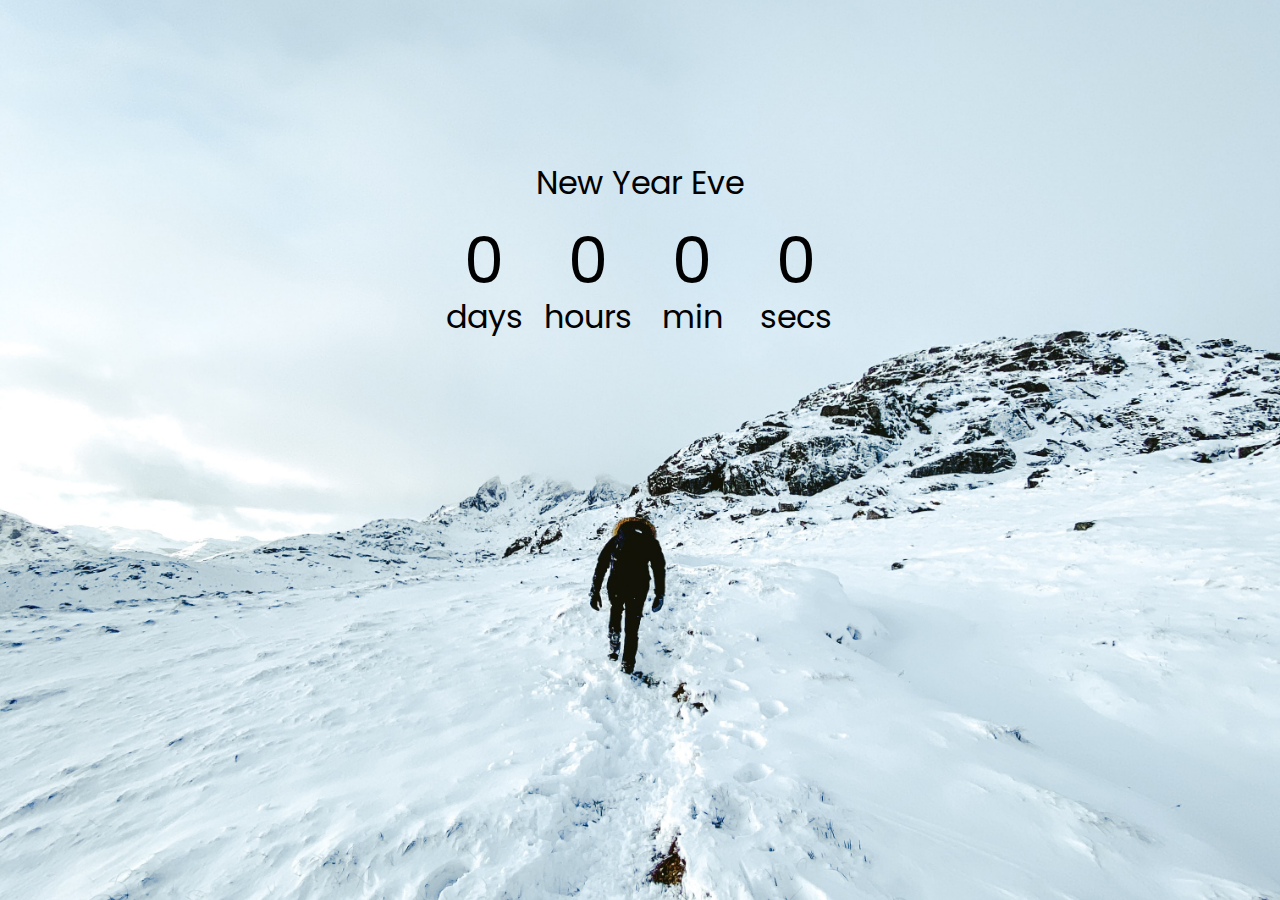
==== Countdown/index.html @ a0224a36 "first commit" ====
<html lang="en">
<head>
    <meta charset="UTF-8">
    <meta http-equiv="X-UA-Compatible" content="IE=edge">
    <meta name="viewport" content="width=device-width, initial-scale=1.0">
    <title>Countdown</title>
    <link rel="stylesheet" href="app.css">
    <script src="app.js"></script>
</head>
<body> 
    <h1>New Year Eve</h1>
    <div class="countdown-container">
        <div class="el day-container">
            <p class="big-text" id="days">0</p>
            <span class="">days</span>
        </div>
        <div class="el hour-container">
            <p class="big-text" id="hours">0</p>
            <span>hours</span>
        </div>
        <div class="el min-container">
            <p class="big-text" id="min">0</p>
            <span>min</span>
        </div>
        <div class="el sec-container">
            <p class="big-text" id="sec">0</p>
            <span>secs</span>
        </div>
    </div>
</body>
</html>
---- Countdown/app.css ----
@import url('https://fonts.googleapis.com/css2?family=Poppins:ital,wght@0,100;0,400;0,800;1,500;1,800&display=swap');


*{
    box-sizing: border-box;
}

body{
    background-image: url('./img.jpg');
    font-family: 'Poppins', sans-serif;
    background-size: cover;
    background-position: center center;
    flex-direction: column;
    align-items: center;
    margin: 0;
    min-height: 100vh;
    justify-content: center;
    display: flex;

}

h1{
    font-size: normal;
    margin-top: -25rem;
    font-weight: 400;
}

.countdown-container{
    display: flex;
}

.big-text{
    font-size: 4rem;
    line-height: 1;
    margin: 0 2rem;
}
.el{
    text-align: center;
}

.el span{
    font-size: 2rem;
}
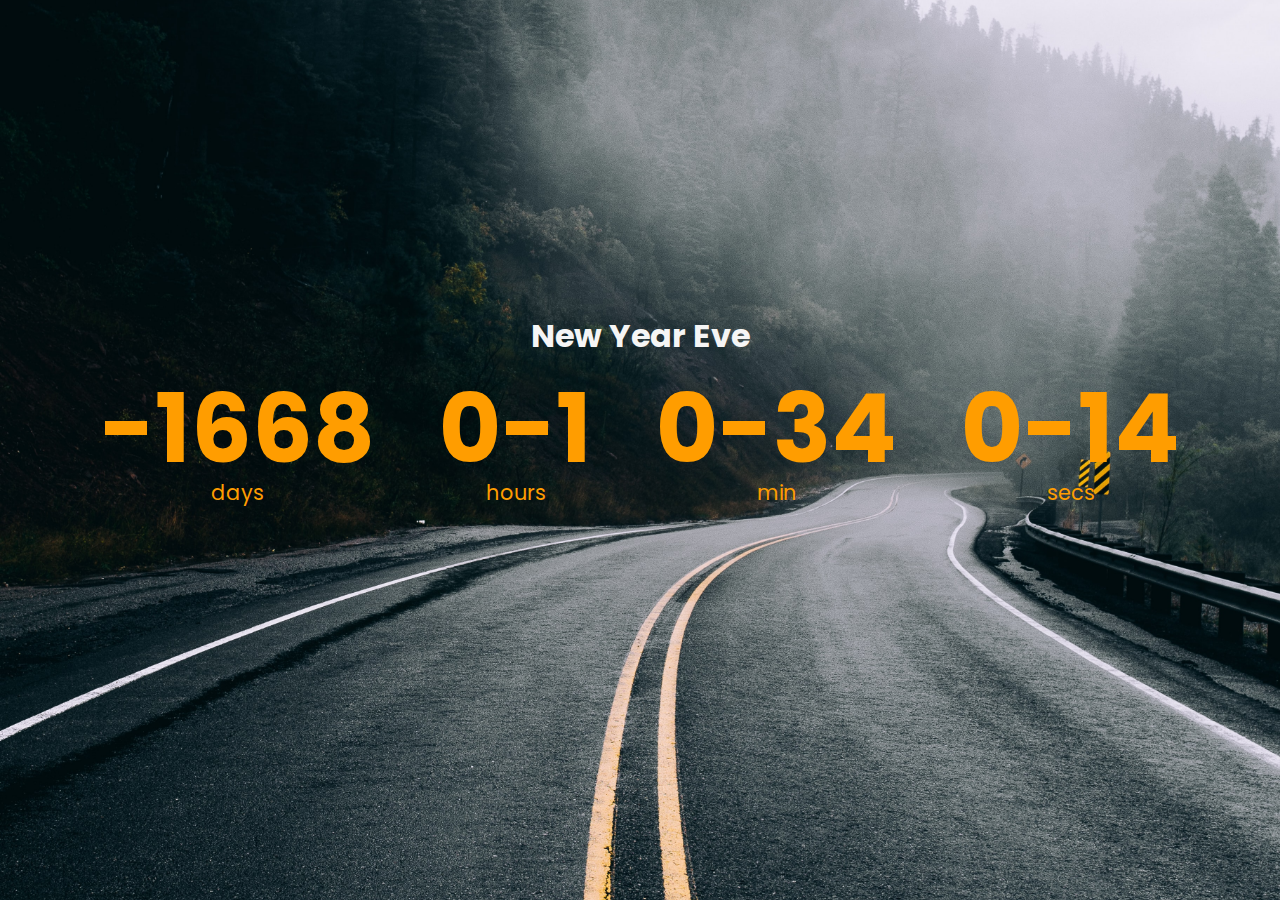
==== commit 529126f0: "javascript added" ====
--- a/Countdown/index.html
+++ b/Countdown/index.html
@@ -5,14 +5,14 @@
     <meta name="viewport" content="width=device-width, initial-scale=1.0">
     <title>Countdown</title>
     <link rel="stylesheet" href="app.css">
-    <script src="app.js"></script>
+    <script src="app.js" defer></script>
 </head>
 <body> 
     <h1>New Year Eve</h1>
     <div class="countdown-container">
         <div class="el day-container">
             <p class="big-text" id="days">0</p>
-            <span class="">days</span>
+            <span>days</span>
         </div>
         <div class="el hour-container">
             <p class="big-text" id="hours">0</p>
--- a/Countdown/app.css
+++ b/Countdown/app.css
@@ -10,6 +10,7 @@
     font-family: 'Poppins', sans-serif;
     background-size: cover;
     background-position: center center;
+    display: flex;
     flex-direction: column;
     align-items: center;
     margin: 0;
@@ -21,23 +22,30 @@
 
 h1{
     font-size: normal;
-    margin-top: -25rem;
-    font-weight: 400;
+    font-weight: 4rem;
+    margin-top:-5rem;
+    color: rgb(245, 245, 245);
 }
 
 .countdown-container{
     display: flex;
+    flex-wrap: wrap;
+    align-items: center;
+    justify-content: center;
 }
 
 .big-text{
-    font-size: 4rem;
+    font-weight: bold;
+    font-size: 6rem;
     line-height: 1;
     margin: 0 2rem;
+    color: rgb(255, 157, 0);
 }
 .el{
     text-align: center;
+    color:rgb(255, 157, 0);
 }
 
 .el span{
-    font-size: 2rem;
+    font-size: 1.3rem;
 }